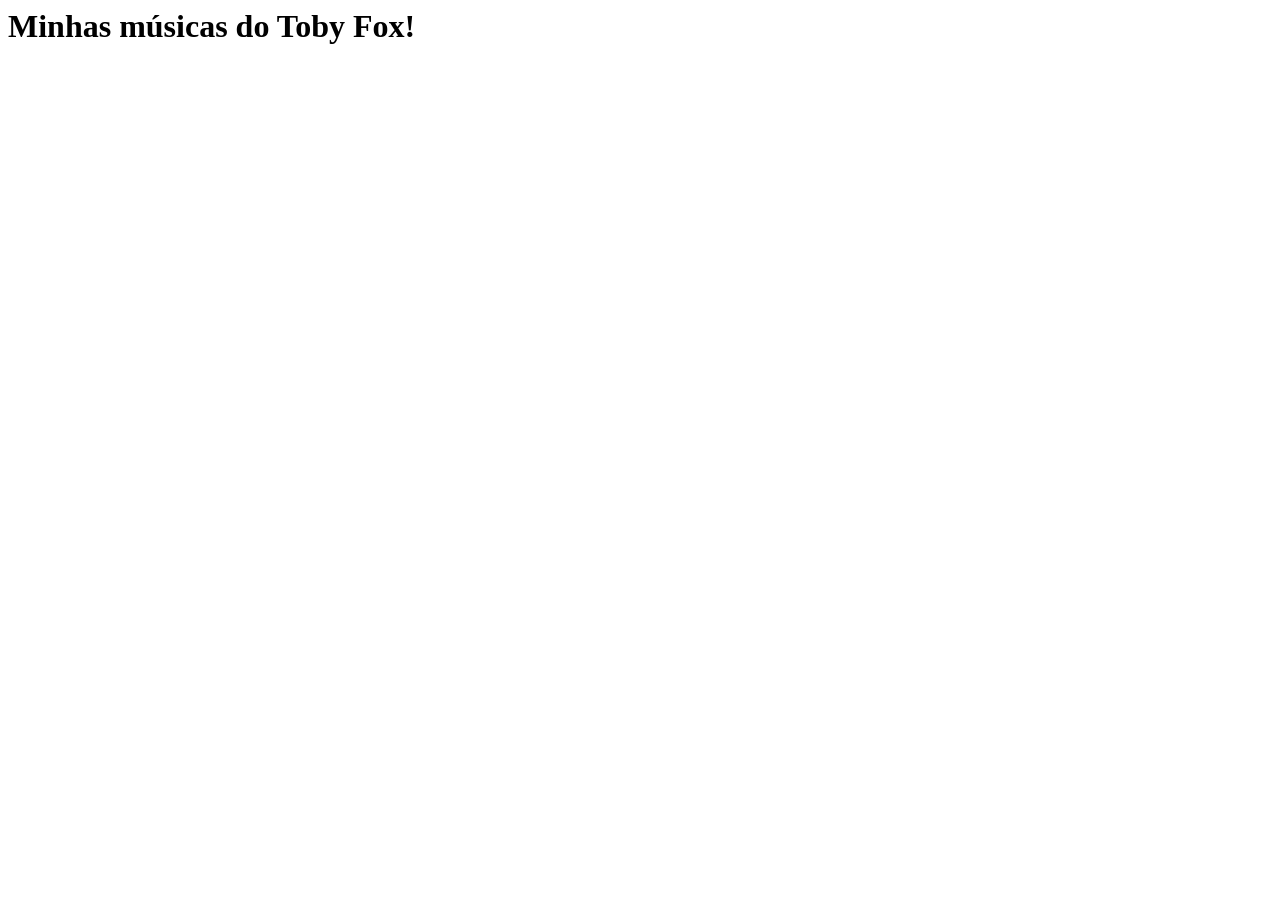
==== MySite.html @ 4d3130f7 "Add files via upload" ====
<html lang="pt-BR">
<head>
  <meta charset="utf-8" />
  <meta name="viewport" content="width=device-width,initial-scale=1" />
  <title>Top Soundtracks</title>
  <link rel="stylesheet" href="styleL.css">
</head>
<body>
  <h1>Minhas músicas do Toby Fox!</h1>
  
  <section class="grid">
    
    <!-- BASE -->
    <article class="card">
      <div class="video-wrap">
        <!--LINK-->
      </div>
      <div class="meta">
        <div class="title"><!--titulo--></div>
        <div class="badge"><!--badge--></div>
      </div>
      <p class="desc"><!--descrição--></p>
    </article>
    
  </section>
</body>
</html>
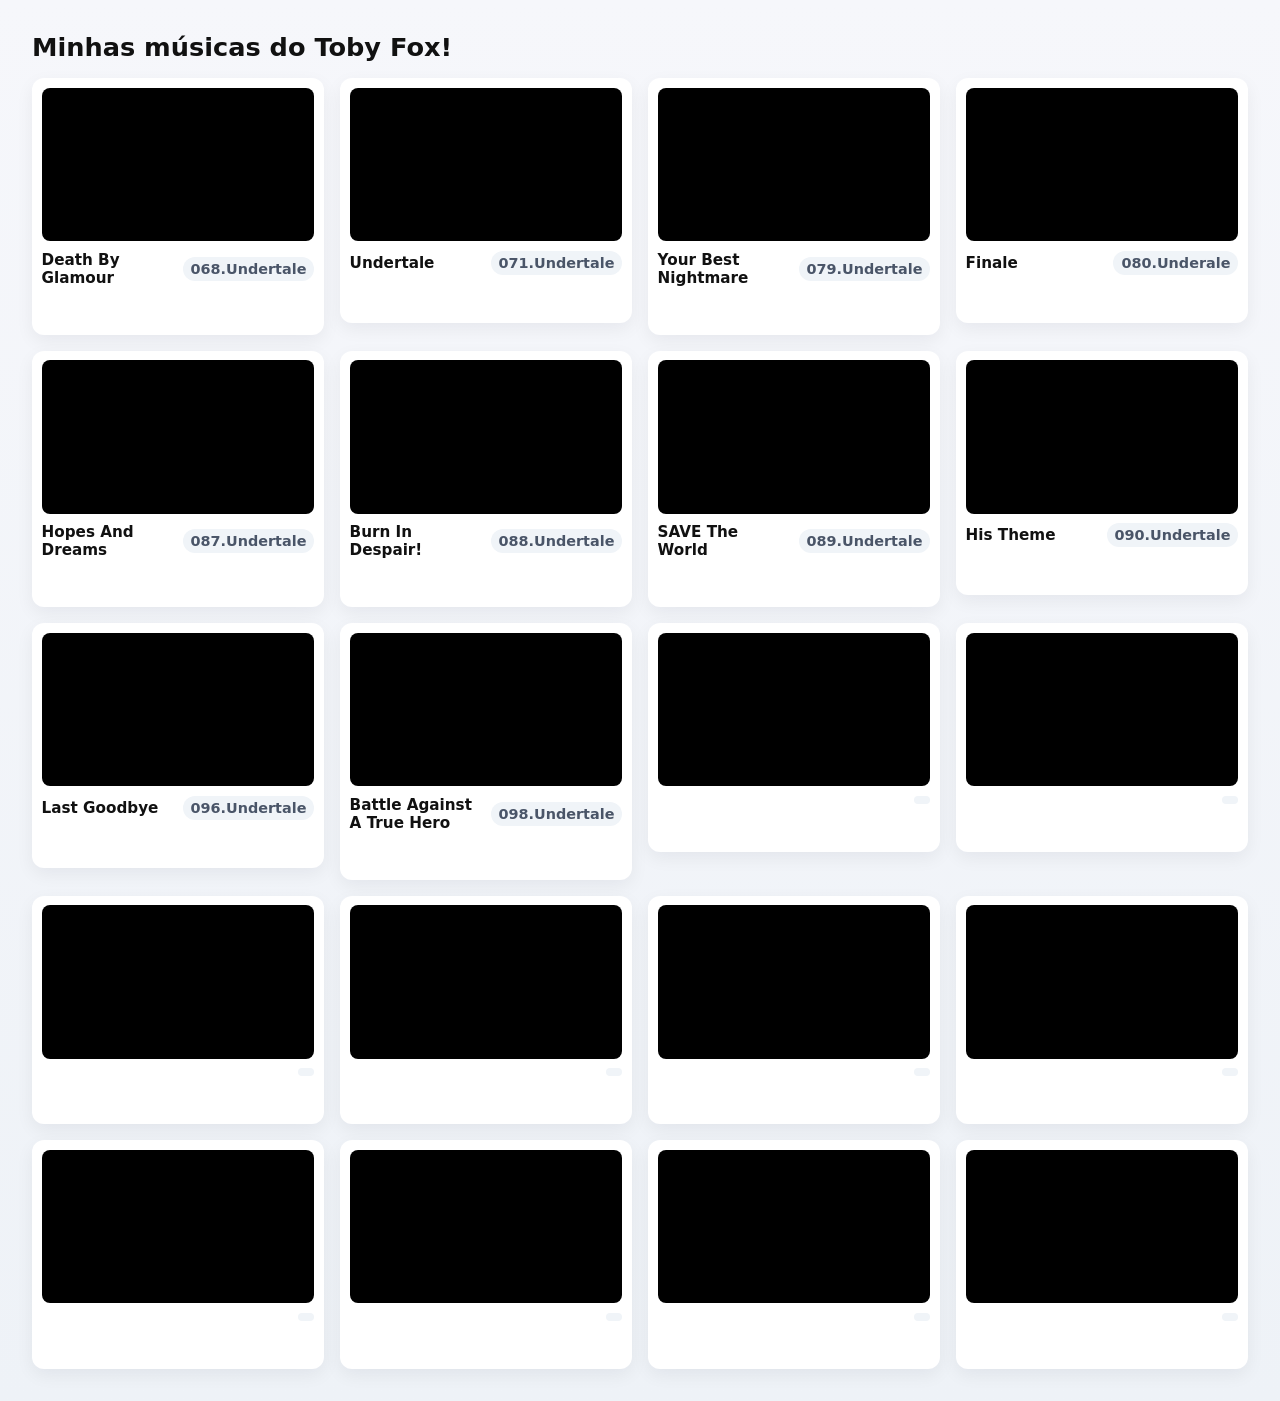
==== commit 9abcac10: "Update MySite.html" ====
--- a/MySite.html
+++ b/MySite.html
@@ -13,15 +13,224 @@
     <!-- BASE -->
     <article class="card">
       <div class="video-wrap">
-        <!--LINK-->
-      </div>
-      <div class="meta">
-        <div class="title"><!--titulo--></div>
-        <div class="badge"><!--badge--></div>
-      </div>
-      <p class="desc"><!--descrição--></p>
-    </article>
+        <iframe width="560" height="315" src="https://www.youtube.com/embed/qeDIZCc6Cyo?si=S1d_3m9h_XfEOSYi" title="YouTube video player" frameborder="0" allow="accelerometer; autoplay; clipboard-write; encrypted-media; gyroscope; picture-in-picture; web-share" referrerpolicy="strict-origin-when-cross-origin" allowfullscreen></iframe>
+      </div>
+      <div class="meta">
+        <div class="title">Death By Glamour</div>
+        <div class="badge">068.Undertale</div>
+      </div>
+      <p class="desc"><!--descrição--></p>
+    </article>
+
+    <article class="card">
+      <div class="video-wrap">
+        <!--LINK-->
+      </div>
+      <div class="meta">
+        <div class="title">Undertale</div>
+        <div class="badge">071.Undertale</div>
+      </div>
+      <p class="desc"><!--descrição--></p>
+    </article>
+
+    <article class="card">
+      <div class="video-wrap">
+        <!--LINK-->
+      </div>
+      <div class="meta">
+        <div class="title">Your Best Nightmare</div>
+        <div class="badge">079.Undertale</div>
+      </div>
+      <p class="desc"><!--descrição--></p>
+    </article>
+
+    <article class="card">
+      <div class="video-wrap">
+        <!--LINK-->
+      </div>
+      <div class="meta">
+        <div class="title">Finale</div>
+        <div class="badge">080.Underale</div>
+      </div>
+      <p class="desc"><!--descrição--></p>
+    </article>
+
+    <article class="card">
+      <div class="video-wrap">
+        <!--LINK-->
+      </div>
+      <div class="meta">
+        <div class="title">Hopes And Dreams</div>
+        <div class="badge">087.Undertale</div>
+      </div>
+      <p class="desc"><!--descrição--></p>
+    </article>
+        
+    <article class="card">
+      <div class="video-wrap">
+        <!--LINK-->
+      </div>
+      <div class="meta">
+        <div class="title">Burn In Despair!</div>
+        <div class="badge">088.Undertale</div>
+      </div>
+      <p class="desc"><!--descrição--></p>
+    </article>   
+        
+    <article class="card">
+      <div class="video-wrap">
+        <!--LINK-->
+      </div>
+      <div class="meta">
+        <div class="title">SAVE The World</div>
+        <div class="badge">089.Undertale</div>
+      </div>
+      <p class="desc"><!--descrição--></p>
+    </article>   
+        
+    <article class="card">
+      <div class="video-wrap">
+        <!--LINK-->
+      </div>
+      <div class="meta">
+        <div class="title">His Theme</div>
+        <div class="badge">090.Undertale</div>
+      </div>
+      <p class="desc"><!--descrição--></p>
+    </article>   
+        
+    <article class="card">
+      <div class="video-wrap">
+        <!--LINK-->
+      </div>
+      <div class="meta">
+        <div class="title">Last Goodbye</div>
+        <div class="badge">096.Undertale</div>
+      </div>
+      <p class="desc"><!--descrição--></p>
+    </article>   
+        
+    <article class="card">
+      <div class="video-wrap">
+        <!--LINK-->
+      </div>
+      <div class="meta">
+        <div class="title">Battle Against A True Hero</div>
+        <div class="badge">098.Undertale</div>
+      </div>
+      <p class="desc"><!--descrição--></p>
+    </article>   
+        
+    <article class="card">
+      <div class="video-wrap">
+        <!--LINK-->
+      </div>
+      <div class="meta">
+        <div class="title"><!--titulo--></div>
+        <div class="badge"><!--badge--></div>
+      </div>
+      <p class="desc"><!--descrição--></p>
+    </article>   
+        
+    <article class="card">
+      <div class="video-wrap">
+        <!--LINK-->
+      </div>
+      <div class="meta">
+        <div class="title"><!--titulo--></div>
+        <div class="badge"><!--badge--></div>
+      </div>
+      <p class="desc"><!--descrição--></p>
+    </article>   
+        
+    <article class="card">
+      <div class="video-wrap">
+        <!--LINK-->
+      </div>
+      <div class="meta">
+        <div class="title"><!--titulo--></div>
+        <div class="badge"><!--badge--></div>
+      </div>
+      <p class="desc"><!--descrição--></p>
+    </article>   
+        
+    <article class="card">
+      <div class="video-wrap">
+        <!--LINK-->
+      </div>
+      <div class="meta">
+        <div class="title"><!--titulo--></div>
+        <div class="badge"><!--badge--></div>
+      </div>
+      <p class="desc"><!--descrição--></p>
+    </article>   
+        
+    <article class="card">
+      <div class="video-wrap">
+        <!--LINK-->
+      </div>
+      <div class="meta">
+        <div class="title"><!--titulo--></div>
+        <div class="badge"><!--badge--></div>
+      </div>
+      <p class="desc"><!--descrição--></p>
+    </article>   
+        
+    <article class="card">
+      <div class="video-wrap">
+        <!--LINK-->
+      </div>
+      <div class="meta">
+        <div class="title"><!--titulo--></div>
+        <div class="badge"><!--badge--></div>
+      </div>
+      <p class="desc"><!--descrição--></p>
+    </article>   
+        
+    <article class="card">
+      <div class="video-wrap">
+        <!--LINK-->
+      </div>
+      <div class="meta">
+        <div class="title"><!--titulo--></div>
+        <div class="badge"><!--badge--></div>
+      </div>
+      <p class="desc"><!--descrição--></p>
+    </article>   
+        
+    <article class="card">
+      <div class="video-wrap">
+        <!--LINK-->
+      </div>
+      <div class="meta">
+        <div class="title"><!--titulo--></div>
+        <div class="badge"><!--badge--></div>
+      </div>
+      <p class="desc"><!--descrição--></p>
+    </article>   
+        
+    <article class="card">
+      <div class="video-wrap">
+        <!--LINK-->
+      </div>
+      <div class="meta">
+        <div class="title"><!--titulo--></div>
+        <div class="badge"><!--badge--></div>
+      </div>
+      <p class="desc"><!--descrição--></p>
+    </article>   
+        
+    <article class="card">
+      <div class="video-wrap">
+        <!--LINK-->
+      </div>
+      <div class="meta">
+        <div class="title"><!--titulo--></div>
+        <div class="badge"><!--badge--></div>
+      </div>
+      <p class="desc"><!--descrição--></p>
+    </article>   
     
   </section>
 </body>
-</html>+</html> 
--- a/styleL.css
+++ b/styleL.css
@@ -0,0 +1,77 @@
+:root{
+  --gap: 1rem;
+  --card-bg: #ffffff;
+  --radius: 12px;
+}
+body{
+  font-family: system-ui, -apple-system, sans-serif;
+  background: linear-gradient(180deg,#f6f7fb,#eef2f7);
+  margin: 0;
+  padding: 2rem;
+  color: #111;
+}
+
+h1{ margin: 0 0 1rem 0; font-size: 1.6rem; }
+
+.grid{
+  display: grid;
+  grid-template-columns: repeat(auto-fit, minmax(260px, 1fr));
+  gap: var(--gap);
+  align-items: start;
+}
+
+.card{
+  background: var(--card-bg);
+  border-radius: var(--radius);
+  padding: 0.6rem;
+  box-shadow: 0 6px 18px rgba(15,20,30,0.06);
+  transition: transform .18s ease;
+  display: flex;
+  flex-direction: column;
+  gap: .6rem;
+}
+.card:hover{
+  transform: translateY(-6px);
+  box-shadow: 0 12px 30px rgba(15,20,30,0.12);
+}
+
+.video-wrap{
+  position: relative;
+  width: 100%;
+  padding-top: 56.25%; /* Mantém proporção 16:9 */
+  border-radius: calc(var(--radius) - 4px);
+  overflow: hidden;
+  background: #000;
+}
+/* O CSS abaixo garante que o iframe colado ocupe todo o espaço */
+.video-wrap iframe{
+  position: absolute;
+  inset: 0;
+  width: 100%;
+  height: 100%;
+  border: 0;
+}
+
+.meta{
+  display:flex;
+  justify-content: space-between;
+  align-items: center;
+  gap: .5rem;
+  font-size: .95rem;
+}
+.title{ font-weight: 600; }
+
+.desc{
+  font-size: .9rem;
+  color: #444;
+  line-height: 1.3;
+}
+
+.badge{
+  background: #f0f4f8;
+  padding: .25rem .5rem;
+  border-radius: 999px;
+  font-size: 0.9rem;
+  font-weight: 600;
+  color: #4a5568;
+}
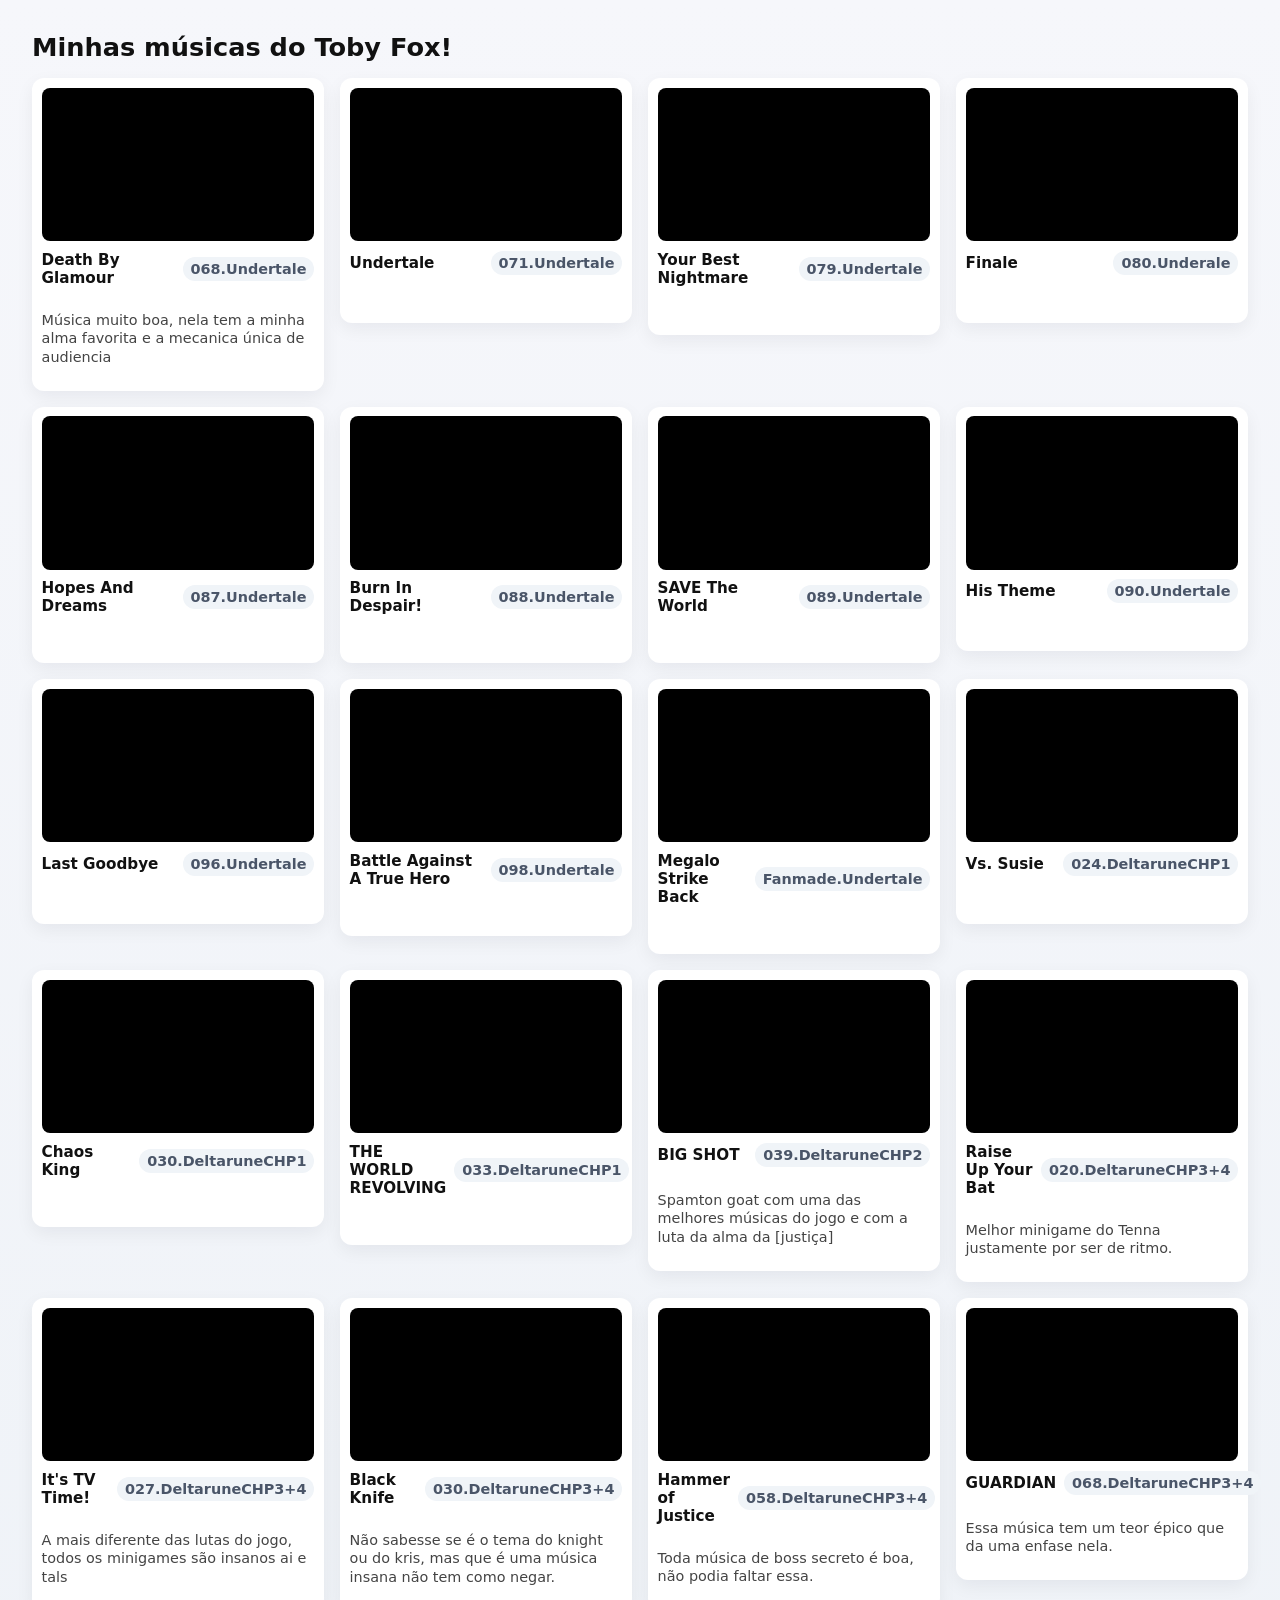
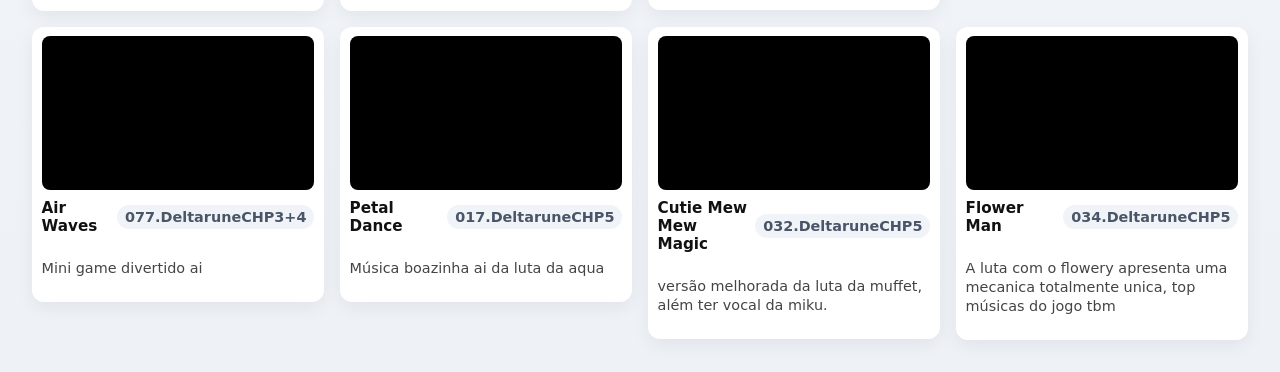
==== commit 82369ca5: "Update MySite.html" ====
--- a/MySite.html
+++ b/MySite.html
@@ -19,7 +19,7 @@
         <div class="title">Death By Glamour</div>
         <div class="badge">068.Undertale</div>
       </div>
-      <p class="desc"><!--descrição--></p>
+      <p class="desc">Música muito boa, nela tem a minha alma favorita e a mecanica única de audiencia</p>
     </article>
 
     <article class="card">
@@ -126,111 +126,154 @@
         <!--LINK-->
       </div>
       <div class="meta">
-        <div class="title"><!--titulo--></div>
-        <div class="badge"><!--badge--></div>
-      </div>
-      <p class="desc"><!--descrição--></p>
-    </article>   
-        
-    <article class="card">
-      <div class="video-wrap">
-        <!--LINK-->
-      </div>
-      <div class="meta">
-        <div class="title"><!--titulo--></div>
-        <div class="badge"><!--badge--></div>
-      </div>
-      <p class="desc"><!--descrição--></p>
-    </article>   
-        
-    <article class="card">
-      <div class="video-wrap">
-        <!--LINK-->
-      </div>
-      <div class="meta">
-        <div class="title"><!--titulo--></div>
-        <div class="badge"><!--badge--></div>
-      </div>
-      <p class="desc"><!--descrição--></p>
-    </article>   
-        
-    <article class="card">
-      <div class="video-wrap">
-        <!--LINK-->
-      </div>
-      <div class="meta">
-        <div class="title"><!--titulo--></div>
-        <div class="badge"><!--badge--></div>
-      </div>
-      <p class="desc"><!--descrição--></p>
-    </article>   
-        
-    <article class="card">
-      <div class="video-wrap">
-        <!--LINK-->
-      </div>
-      <div class="meta">
-        <div class="title"><!--titulo--></div>
-        <div class="badge"><!--badge--></div>
-      </div>
-      <p class="desc"><!--descrição--></p>
-    </article>   
-        
-    <article class="card">
-      <div class="video-wrap">
-        <!--LINK-->
-      </div>
-      <div class="meta">
-        <div class="title"><!--titulo--></div>
-        <div class="badge"><!--badge--></div>
-      </div>
-      <p class="desc"><!--descrição--></p>
-    </article>   
-        
-    <article class="card">
-      <div class="video-wrap">
-        <!--LINK-->
-      </div>
-      <div class="meta">
-        <div class="title"><!--titulo--></div>
-        <div class="badge"><!--badge--></div>
-      </div>
-      <p class="desc"><!--descrição--></p>
-    </article>   
-        
-    <article class="card">
-      <div class="video-wrap">
-        <!--LINK-->
-      </div>
-      <div class="meta">
-        <div class="title"><!--titulo--></div>
-        <div class="badge"><!--badge--></div>
-      </div>
-      <p class="desc"><!--descrição--></p>
-    </article>   
-        
-    <article class="card">
-      <div class="video-wrap">
-        <!--LINK-->
-      </div>
-      <div class="meta">
-        <div class="title"><!--titulo--></div>
-        <div class="badge"><!--badge--></div>
-      </div>
-      <p class="desc"><!--descrição--></p>
-    </article>   
-        
-    <article class="card">
-      <div class="video-wrap">
-        <!--LINK-->
-      </div>
-      <div class="meta">
-        <div class="title"><!--titulo--></div>
-        <div class="badge"><!--badge--></div>
-      </div>
-      <p class="desc"><!--descrição--></p>
-    </article>   
-    
+        <div class="title">Megalo Strike Back</div>
+        <div class="badge">Fanmade.Undertale</div>
+      </div>
+      <p class="desc"><!--descrição--></p>
+    </article>   
+        
+    <article class="card">
+      <div class="video-wrap">
+        <!--LINK-->
+      </div>
+      <div class="meta">
+        <div class="title">Vs. Susie</div>
+        <div class="badge">024.DeltaruneCHP1</div>
+      </div>
+      <p class="desc"><!--descrição--></p>
+    </article>   
+        
+    <article class="card">
+      <div class="video-wrap">
+        <!--LINK-->
+      </div>
+      <div class="meta">
+        <div class="title">Chaos King</div>
+        <div class="badge">030.DeltaruneCHP1</div>
+      </div>
+      <p class="desc"><!--descrição--></p>
+    </article>   
+        
+    <article class="card">
+      <div class="video-wrap">
+        <!--LINK-->
+      </div>
+      <div class="meta">
+        <div class="title">THE WORLD REVOLVING</div>
+        <div class="badge">033.DeltaruneCHP1</div>
+      </div>
+      <p class="desc"><!--descrição--></p>
+    </article>   
+        
+    <article class="card">
+      <div class="video-wrap">
+      <iframe width="560" height="315" src="https://www.youtube.com/embed/V31PVkwzpEY?si=nlgIi80Ay60uWdWl" title="YouTube video player" frameborder="0" allow="accelerometer; autoplay; clipboard-write; encrypted-media; gyroscope; picture-in-picture; web-share" referrerpolicy="strict-origin-when-cross-origin" allowfullscreen></iframe>
+      </div>
+      <div class="meta">
+        <div class="title">BIG SHOT</div>
+        <div class="badge">039.DeltaruneCHP2</div>
+      </div>
+      <p class="desc">Spamton goat com uma das melhores músicas do jogo e com a luta da alma da [justiça]</p>
+    </article>   
+        
+    <article class="card">
+      <div class="video-wrap">
+      <iframe width="560" height="315" src="https://www.youtube.com/embed/85WD93lz5GU?si=-O_tvqe-fB3jq9Tg" title="YouTube video player" frameborder="0" allow="accelerometer; autoplay; clipboard-write; encrypted-media; gyroscope; picture-in-picture; web-share" referrerpolicy="strict-origin-when-cross-origin" allowfullscreen></iframe>
+      </div>
+      <div class="meta">
+        <div class="title">Raise Up Your Bat</div>
+        <div class="badge">020.DeltaruneCHP3+4</div>
+      </div>
+      <p class="desc">Melhor minigame do Tenna justamente por ser de ritmo.</p>
+    </article>   
+        
+    <article class="card">
+      <div class="video-wrap">
+      <iframe width="560" height="315" src="https://www.youtube.com/embed/F2PJbTuZlTU?si=0vVOQ6bTsNIWUJI9" title="YouTube video player" frameborder="0" allow="accelerometer; autoplay; clipboard-write; encrypted-media; gyroscope; picture-in-picture; web-share" referrerpolicy="strict-origin-when-cross-origin" allowfullscreen></iframe>
+      </div>
+      <div class="meta">
+        <div class="title">It's TV Time!</div>
+        <div class="badge">027.DeltaruneCHP3+4</div>
+      </div>
+      <p class="desc">A mais diferente das lutas do jogo, todos os minigames são insanos ai e tals</p>
+    </article>   
+        
+    <article class="card">
+      <div class="video-wrap">
+      <iframe width="560" height="315" src="https://www.youtube.com/embed/B8Us0DZgexw?si=L9Sck_0350Vk3V49" title="YouTube video player" frameborder="0" allow="accelerometer; autoplay; clipboard-write; encrypted-media; gyroscope; picture-in-picture; web-share" referrerpolicy="strict-origin-when-cross-origin" allowfullscreen></iframe>
+      </div>
+      <div class="meta">
+        <div class="title">Black Knife</div>
+        <div class="badge">030.DeltaruneCHP3+4</div>
+      </div>
+      <p class="desc">Não sabesse se é o tema do knight ou do kris, mas que é uma música insana não tem como negar.</p>
+    </article>   
+        
+    <article class="card">
+      <div class="video-wrap">
+      <iframe width="560" height="315" src="https://www.youtube.com/embed/tBdLO8u-0L8?si=Rxhg06M6rL1RhTvV" title="YouTube video player" frameborder="0" allow="accelerometer; autoplay; clipboard-write; encrypted-media; gyroscope; picture-in-picture; web-share" referrerpolicy="strict-origin-when-cross-origin" allowfullscreen></iframe>
+      </div>
+      <div class="meta">
+        <div class="title">Hammer of Justice</div>
+        <div class="badge">058.DeltaruneCHP3+4</div>
+      </div>
+      <p class="desc">Toda música de boss secreto é boa, não podia faltar essa.</p>
+    </article>   
+
+    <article class="card">
+      <div class="video-wrap">
+      <iframe width="560" height="315" src="https://www.youtube.com/embed/nP9mB1sVJz4?si=t95T9HQp9a4eddZr" title="YouTube video player" frameborder="0" allow="accelerometer; autoplay; clipboard-write; encrypted-media; gyroscope; picture-in-picture; web-share" referrerpolicy="strict-origin-when-cross-origin" allowfullscreen></iframe>
+      </div>
+      <div class="meta">
+        <div class="title">GUARDIAN</div>
+        <div class="badge">068.DeltaruneCHP3+4</div>
+      </div>
+      <p class="desc">Essa música tem um teor épico que da uma enfase nela.</p>
+    </article>   
+            
+    <article class="card">
+      <div class="video-wrap">
+      <iframe width="560" height="315" src="https://www.youtube.com/embed/jsXXKQ_nl30?si=_TLsZfd-Ah2dMOlx" title="YouTube video player" frameborder="0" allow="accelerometer; autoplay; clipboard-write; encrypted-media; gyroscope; picture-in-picture; web-share" referrerpolicy="strict-origin-when-cross-origin" allowfullscreen></iframe>
+      </div>
+      <div class="meta">
+        <div class="title">Air Waves</div>
+        <div class="badge">077.DeltaruneCHP3+4</div>
+      </div>
+      <p class="desc">Mini game divertido ai </p>
+    </article>   
+            
+    <article class="card">
+      <div class="video-wrap">
+      <iframe width="560" height="315" src="https://www.youtube.com/embed/RsAu3BDaAp8?si=nV9dbiMEOc0zBrPd" title="YouTube video player" frameborder="0" allow="accelerometer; autoplay; clipboard-write; encrypted-media; gyroscope; picture-in-picture; web-share" referrerpolicy="strict-origin-when-cross-origin" allowfullscreen></iframe>
+      </div>
+      <div class="meta">
+        <div class="title">Petal Dance</div>
+        <div class="badge">017.DeltaruneCHP5</div>
+      </div>
+      <p class="desc">Música boazinha ai da luta da aqua</p>
+    </article>   
+            
+    <article class="card">
+      <div class="video-wrap">
+        <iframe width="560" height="315" src="https://www.youtube.com/embed/tlFnfEWZCtQ?si=hP2C4Tm5XlfWzCEX" title="YouTube video player" frameborder="0" allow="accelerometer; autoplay; clipboard-write; encrypted-media; gyroscope; picture-in-picture; web-share" referrerpolicy="strict-origin-when-cross-origin" allowfullscreen></iframe>
+      </div>
+      <div class="meta">
+        <div class="title">Cutie Mew Mew Magic</div>
+        <div class="badge">032.DeltaruneCHP5</div>
+      </div>
+      <p class="desc">versão melhorada da luta da muffet, além ter vocal da miku.</p>
+    </article>   
+            
+    <article class="card">
+      <div class="video-wrap">
+      <iframe width="560" height="315" src="https://www.youtube.com/embed/GWf9_qSrnOM?si=a9IzxCE_jCUXfw10" title="YouTube video player" frameborder="0" allow="accelerometer; autoplay; clipboard-write; encrypted-media; gyroscope; picture-in-picture; web-share" referrerpolicy="strict-origin-when-cross-origin" allowfullscreen></iframe>
+      </div>
+      <div class="meta">
+        <div class="title">Flower Man</div>
+        <div class="badge">034.DeltaruneCHP5</div>
+      </div>
+      <p class="desc">A luta com o flowery apresenta uma mecanica totalmente unica, top músicas do jogo tbm</p>
+    </article>   
   </section>
 </body>
 </html> 
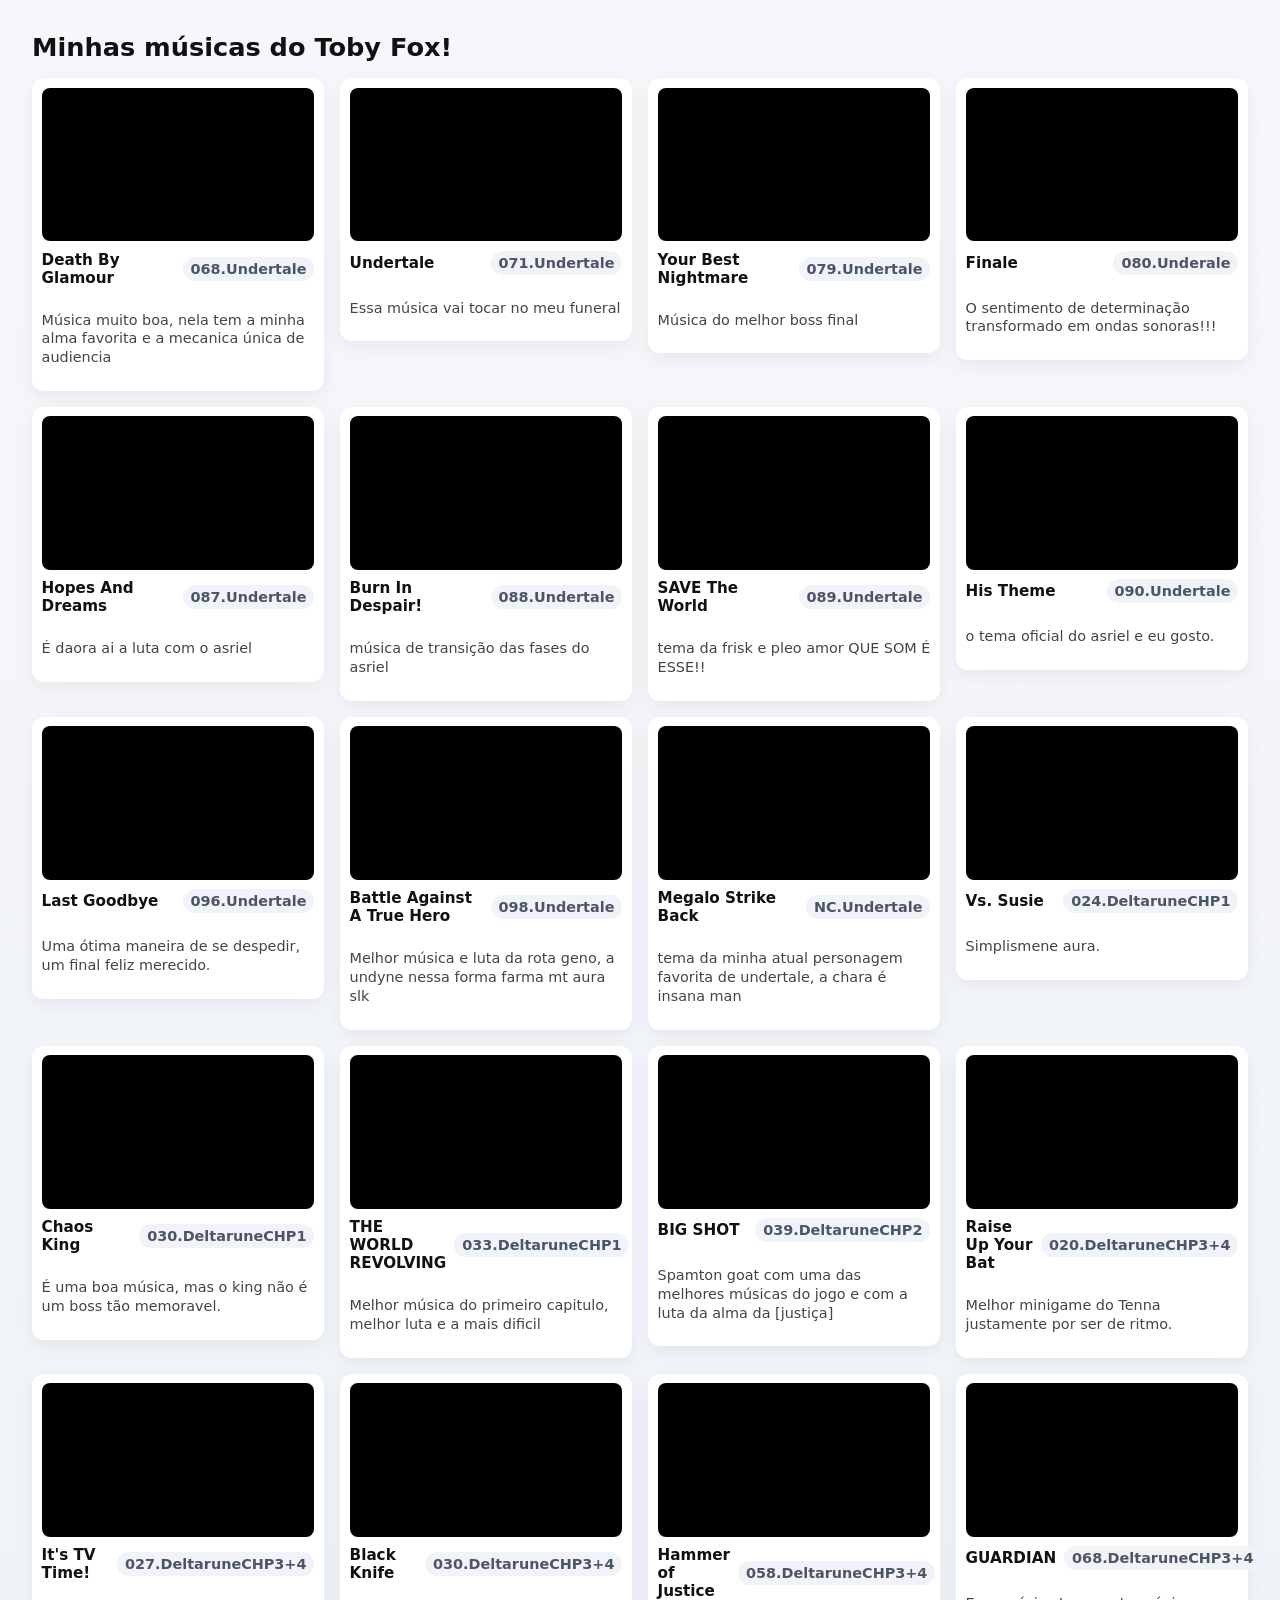
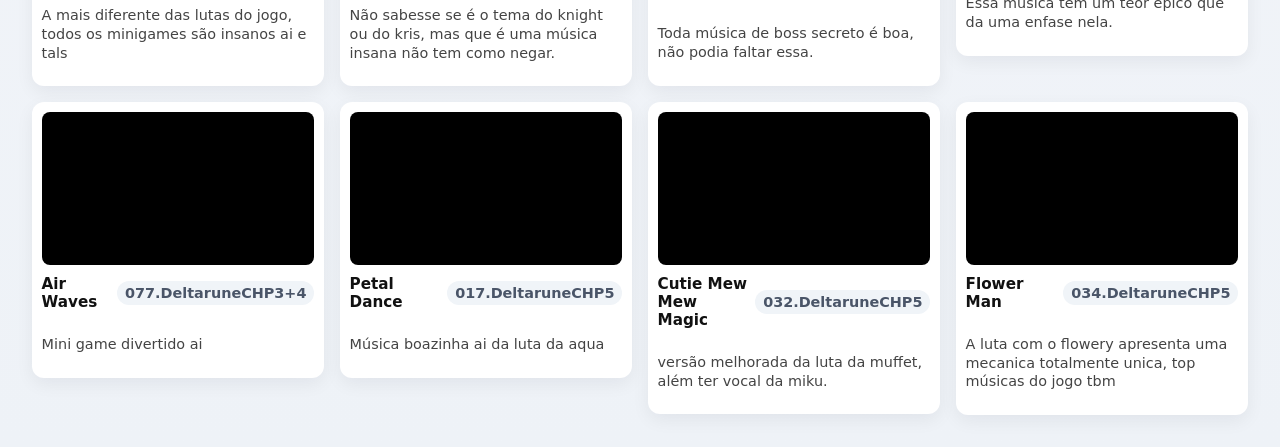
==== commit 6807dedf: "Update MySite.html" ====
--- a/MySite.html
+++ b/MySite.html
@@ -24,145 +24,145 @@
 
     <article class="card">
       <div class="video-wrap">
-        <!--LINK-->
+      <iframe width="560" height="315" src="https://www.youtube.com/embed/xV4pZgTe94E?si=QSBUgoidZY5ONaYG" title="YouTube video player" frameborder="0" allow="accelerometer; autoplay; clipboard-write; encrypted-media; gyroscope; picture-in-picture; web-share" referrerpolicy="strict-origin-when-cross-origin" allowfullscreen></iframe>
       </div>
       <div class="meta">
         <div class="title">Undertale</div>
         <div class="badge">071.Undertale</div>
       </div>
-      <p class="desc"><!--descrição--></p>
-    </article>
-
-    <article class="card">
-      <div class="video-wrap">
-        <!--LINK-->
+      <p class="desc">Essa música vai tocar no meu funeral</p>
+    </article>
+
+    <article class="card">
+      <div class="video-wrap">
+      <iframe width="560" height="315" src="https://www.youtube.com/embed/DxxLzJDARbo?si=x6PHX6GEnD8aip4y" title="YouTube video player" frameborder="0" allow="accelerometer; autoplay; clipboard-write; encrypted-media; gyroscope; picture-in-picture; web-share" referrerpolicy="strict-origin-when-cross-origin" allowfullscreen></iframe>
       </div>
       <div class="meta">
         <div class="title">Your Best Nightmare</div>
         <div class="badge">079.Undertale</div>
       </div>
-      <p class="desc"><!--descrição--></p>
-    </article>
-
-    <article class="card">
-      <div class="video-wrap">
-        <!--LINK-->
+      <p class="desc">Música do melhor boss final</p>
+    </article>
+
+    <article class="card">
+      <div class="video-wrap">
+      <iframe width="560" height="315" src="https://www.youtube.com/embed/CANW8s9Lt4g?si=6uD16RcDztugTp0E" title="YouTube video player" frameborder="0" allow="accelerometer; autoplay; clipboard-write; encrypted-media; gyroscope; picture-in-picture; web-share" referrerpolicy="strict-origin-when-cross-origin" allowfullscreen></iframe>
       </div>
       <div class="meta">
         <div class="title">Finale</div>
         <div class="badge">080.Underale</div>
       </div>
-      <p class="desc"><!--descrição--></p>
-    </article>
-
-    <article class="card">
-      <div class="video-wrap">
-        <!--LINK-->
+      <p class="desc">O sentimento de determinação transformado em ondas sonoras!!!</p>
+    </article>
+
+    <article class="card">
+      <div class="video-wrap">
+      <iframe width="560" height="315" src="https://www.youtube.com/embed/wbO3p7_Mf30?si=Hk6BQSPoTO0AhDwQ" title="YouTube video player" frameborder="0" allow="accelerometer; autoplay; clipboard-write; encrypted-media; gyroscope; picture-in-picture; web-share" referrerpolicy="strict-origin-when-cross-origin" allowfullscreen></iframe>
       </div>
       <div class="meta">
         <div class="title">Hopes And Dreams</div>
         <div class="badge">087.Undertale</div>
       </div>
-      <p class="desc"><!--descrição--></p>
-    </article>
-        
-    <article class="card">
-      <div class="video-wrap">
-        <!--LINK-->
+      <p class="desc">É daora ai a luta com o asriel</p>
+    </article>
+        
+    <article class="card">
+      <div class="video-wrap">
+      <iframe width="560" height="315" src="https://www.youtube.com/embed/HAnJX4uudqY?si=v6QyrIEUoaE2GsTl" title="YouTube video player" frameborder="0" allow="accelerometer; autoplay; clipboard-write; encrypted-media; gyroscope; picture-in-picture; web-share" referrerpolicy="strict-origin-when-cross-origin" allowfullscreen></iframe>
       </div>
       <div class="meta">
         <div class="title">Burn In Despair!</div>
         <div class="badge">088.Undertale</div>
       </div>
-      <p class="desc"><!--descrição--></p>
-    </article>   
-        
-    <article class="card">
-      <div class="video-wrap">
-        <!--LINK-->
+      <p class="desc">música de transição das fases do asriel</p>
+    </article>   
+        
+    <article class="card">
+      <div class="video-wrap">
+    <iframe width="560" height="315" src="https://www.youtube.com/embed/LAn-JYzKm5M?si=9J6DyfRryrHE-g4W" title="YouTube video player" frameborder="0" allow="accelerometer; autoplay; clipboard-write; encrypted-media; gyroscope; picture-in-picture; web-share" referrerpolicy="strict-origin-when-cross-origin" allowfullscreen></iframe>
       </div>
       <div class="meta">
         <div class="title">SAVE The World</div>
         <div class="badge">089.Undertale</div>
       </div>
-      <p class="desc"><!--descrição--></p>
-    </article>   
-        
-    <article class="card">
-      <div class="video-wrap">
-        <!--LINK-->
+      <p class="desc">tema da frisk e pleo amor QUE SOM É ESSE!!</p>
+    </article>   
+        
+    <article class="card">
+      <div class="video-wrap">
+      <iframe width="560" height="315" src="https://www.youtube.com/embed/pMXxxFeZAPg?si=M_gGAqpKIvz4hgRR" title="YouTube video player" frameborder="0" allow="accelerometer; autoplay; clipboard-write; encrypted-media; gyroscope; picture-in-picture; web-share" referrerpolicy="strict-origin-when-cross-origin" allowfullscreen></iframe>
       </div>
       <div class="meta">
         <div class="title">His Theme</div>
         <div class="badge">090.Undertale</div>
       </div>
-      <p class="desc"><!--descrição--></p>
-    </article>   
-        
-    <article class="card">
-      <div class="video-wrap">
-        <!--LINK-->
+      <p class="desc">o tema oficial do asriel e eu gosto. </p>
+    </article>   
+        
+    <article class="card">
+      <div class="video-wrap">
+      <iframe width="560" height="315" src="https://www.youtube.com/embed/oiaO05_ImsA?si=458jRswGxKUUF2Rb" title="YouTube video player" frameborder="0" allow="accelerometer; autoplay; clipboard-write; encrypted-media; gyroscope; picture-in-picture; web-share" referrerpolicy="strict-origin-when-cross-origin" allowfullscreen></iframe>
       </div>
       <div class="meta">
         <div class="title">Last Goodbye</div>
         <div class="badge">096.Undertale</div>
       </div>
-      <p class="desc"><!--descrição--></p>
-    </article>   
-        
-    <article class="card">
-      <div class="video-wrap">
-        <!--LINK-->
+      <p class="desc">Uma ótima maneira de se despedir, um final feliz merecido.</p>
+    </article>   
+        
+    <article class="card">
+      <div class="video-wrap">
+      <iframe width="560" height="315" src="https://www.youtube.com/embed/xV4pZgTe94E?si=QSBUgoidZY5ONaYG" title="YouTube video player" frameborder="0" allow="accelerometer; autoplay; clipboard-write; encrypted-media; gyroscope; picture-in-picture; web-share" referrerpolicy="strict-origin-when-cross-origin" allowfullscreen></iframe>
       </div>
       <div class="meta">
         <div class="title">Battle Against A True Hero</div>
         <div class="badge">098.Undertale</div>
       </div>
-      <p class="desc"><!--descrição--></p>
-    </article>   
-        
-    <article class="card">
-      <div class="video-wrap">
-        <!--LINK-->
+      <p class="desc">Melhor música e luta da rota geno, a undyne nessa forma farma mt aura slk </p>
+    </article>   
+        
+    <article class="card">
+      <div class="video-wrap">
+      <iframe width="560" height="315" src="https://www.youtube.com/embed/ZpJudi7_iiw?si=4hetO31fLmwttG75" title="YouTube video player" frameborder="0" allow="accelerometer; autoplay; clipboard-write; encrypted-media; gyroscope; picture-in-picture; web-share" referrerpolicy="strict-origin-when-cross-origin" allowfullscreen></iframe>
       </div>
       <div class="meta">
         <div class="title">Megalo Strike Back</div>
-        <div class="badge">Fanmade.Undertale</div>
-      </div>
-      <p class="desc"><!--descrição--></p>
-    </article>   
-        
-    <article class="card">
-      <div class="video-wrap">
-        <!--LINK-->
+        <div class="badge">NC.Undertale</div>
+      </div>
+      <p class="desc">tema da minha atual personagem favorita de undertale, a chara é insana man</p>
+    </article>   
+        
+    <article class="card">
+      <div class="video-wrap">
+      <iframe width="560" height="315" src="https://www.youtube.com/embed/uWJJ8nywk-M?si=x2CuM0A2a9CR8Qw4" title="YouTube video player" frameborder="0" allow="accelerometer; autoplay; clipboard-write; encrypted-media; gyroscope; picture-in-picture; web-share" referrerpolicy="strict-origin-when-cross-origin" allowfullscreen></iframe>
       </div>
       <div class="meta">
         <div class="title">Vs. Susie</div>
         <div class="badge">024.DeltaruneCHP1</div>
       </div>
-      <p class="desc"><!--descrição--></p>
-    </article>   
-        
-    <article class="card">
-      <div class="video-wrap">
-        <!--LINK-->
+      <p class="desc">Simplismene aura. </p>
+    </article>   
+        
+    <article class="card">
+      <div class="video-wrap">
+      <iframe width="560" height="315" src="https://www.youtube.com/embed/u5wyfl-OfFQ?si=Fo8MlWQXtsVQ97G0" title="YouTube video player" frameborder="0" allow="accelerometer; autoplay; clipboard-write; encrypted-media; gyroscope; picture-in-picture; web-share" referrerpolicy="strict-origin-when-cross-origin" allowfullscreen></iframe>
       </div>
       <div class="meta">
         <div class="title">Chaos King</div>
         <div class="badge">030.DeltaruneCHP1</div>
       </div>
-      <p class="desc"><!--descrição--></p>
-    </article>   
-        
-    <article class="card">
-      <div class="video-wrap">
-        <!--LINK-->
+      <p class="desc">É uma boa música, mas o king não é um boss tão memoravel.</p>
+    </article>   
+        
+    <article class="card">
+      <div class="video-wrap">
+      <iframe width="560" height="315" src="https://www.youtube.com/embed/cfxTZ0aw6iY?si=RUamugol4Pbql0Ss" title="YouTube video player" frameborder="0" allow="accelerometer; autoplay; clipboard-write; encrypted-media; gyroscope; picture-in-picture; web-share" referrerpolicy="strict-origin-when-cross-origin" allowfullscreen></iframe>
       </div>
       <div class="meta">
         <div class="title">THE WORLD REVOLVING</div>
         <div class="badge">033.DeltaruneCHP1</div>
       </div>
-      <p class="desc"><!--descrição--></p>
+      <p class="desc">Melhor música do primeiro capitulo, melhor luta e a mais dificil</p>
     </article>   
         
     <article class="card">
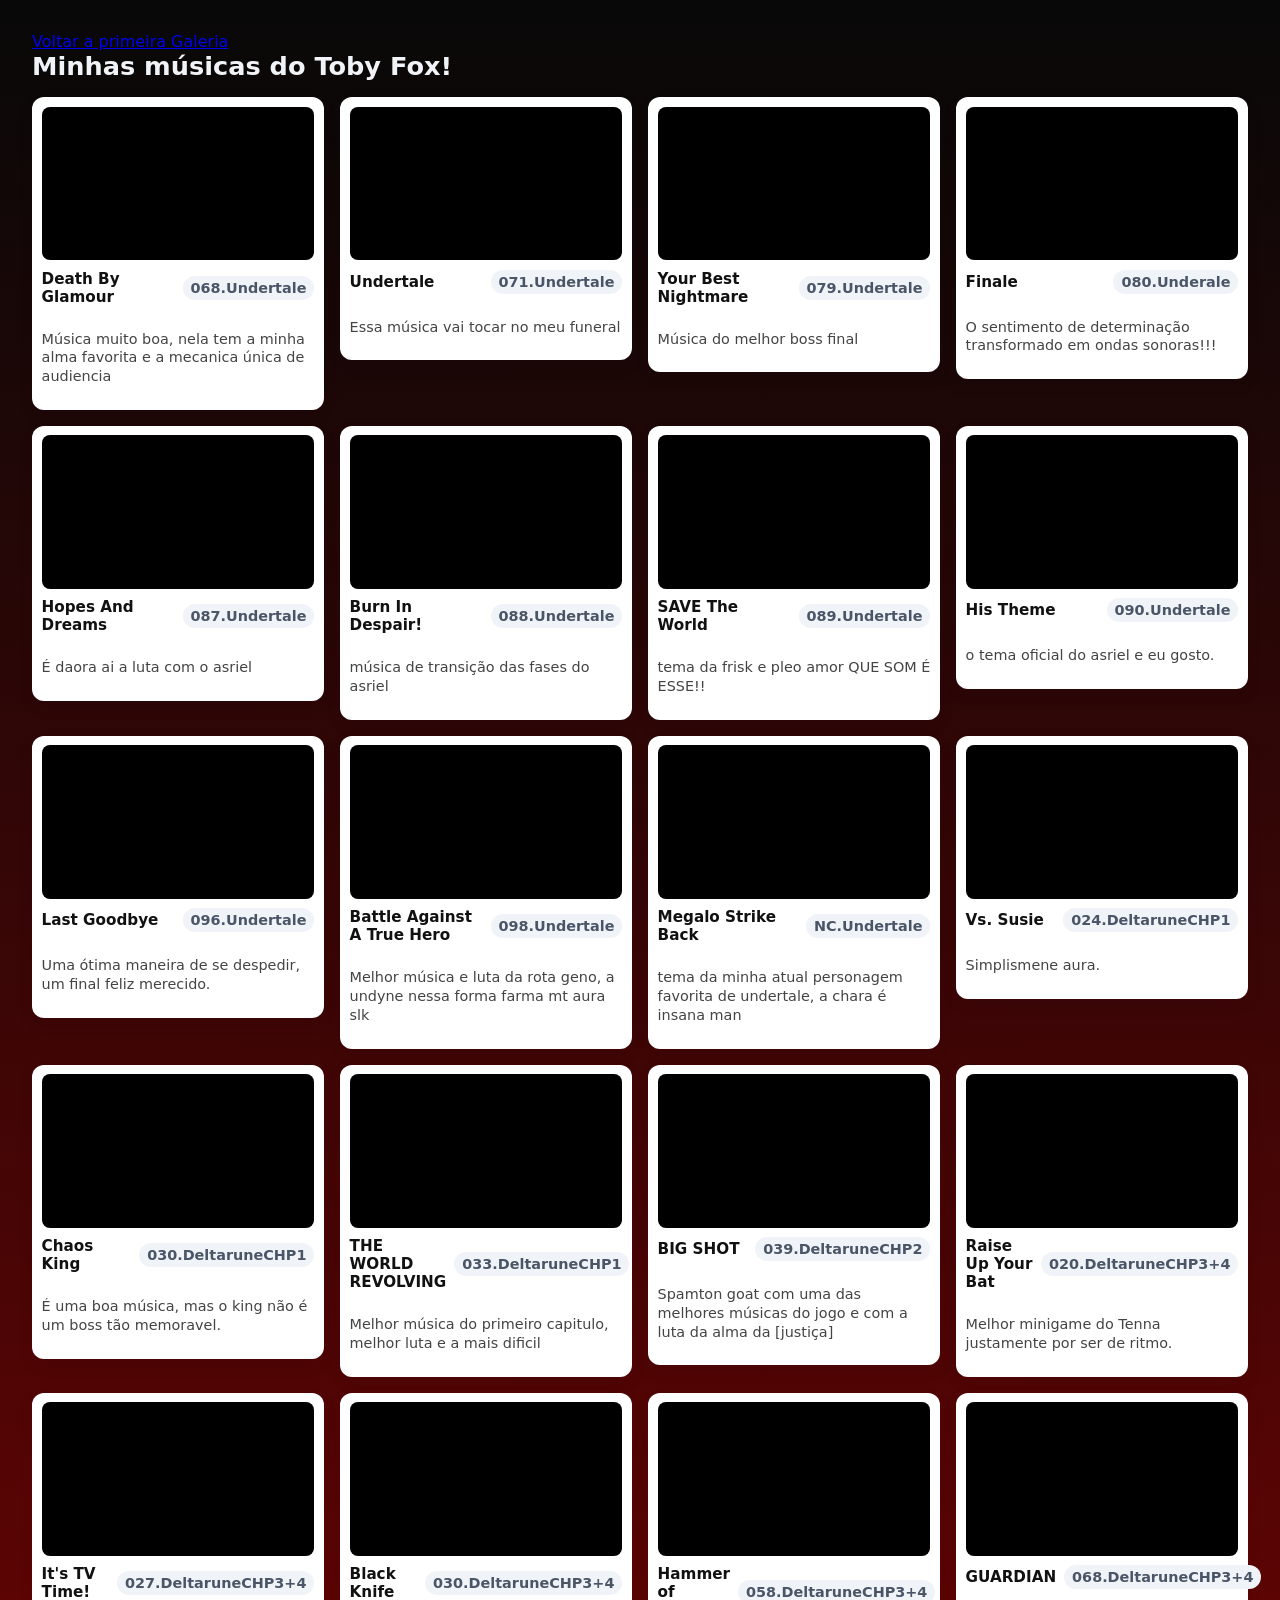
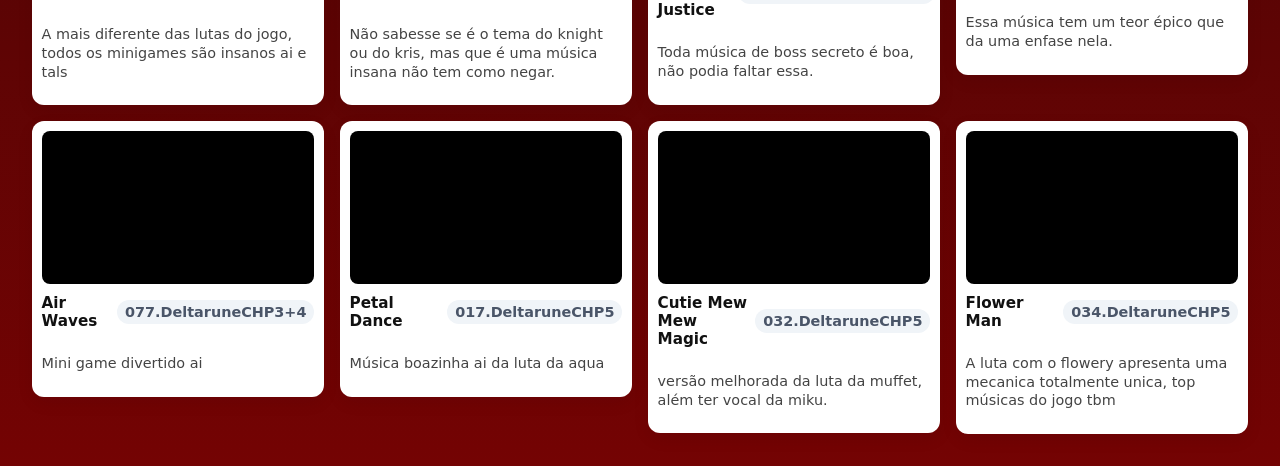
==== commit 30b95fc7: "Update fmt.Println message from 'Hello' to 'Goodbye'" ====
--- a/MySite.html
+++ b/MySite.html
@@ -4,6 +4,7 @@
   <meta name="viewport" content="width=device-width,initial-scale=1" />
   <title>Top Soundtracks</title>
   <link rel="stylesheet" href="styleL.css">
+  <a href="index.html">Voltar a primeira Galeria</a>
 </head>
 <body>
   <h1>Minhas músicas do Toby Fox!</h1>
--- a/styleL.css
+++ b/styleL.css
@@ -5,13 +5,16 @@
 }
 body{
   font-family: system-ui, -apple-system, sans-serif;
-  background: linear-gradient(180deg,#f6f7fb,#eef2f7);
+  background: linear-gradient(180deg,#080808,#740303);
   margin: 0;
   padding: 2rem;
   color: #111;
 }
 
-h1{ margin: 0 0 1rem 0; font-size: 1.6rem; }
+h1{
+  color: #f0f4f8;
+  margin: 0 0 1rem 0; font-size: 1.6rem; 
+}
 
 .grid{
   display: grid;
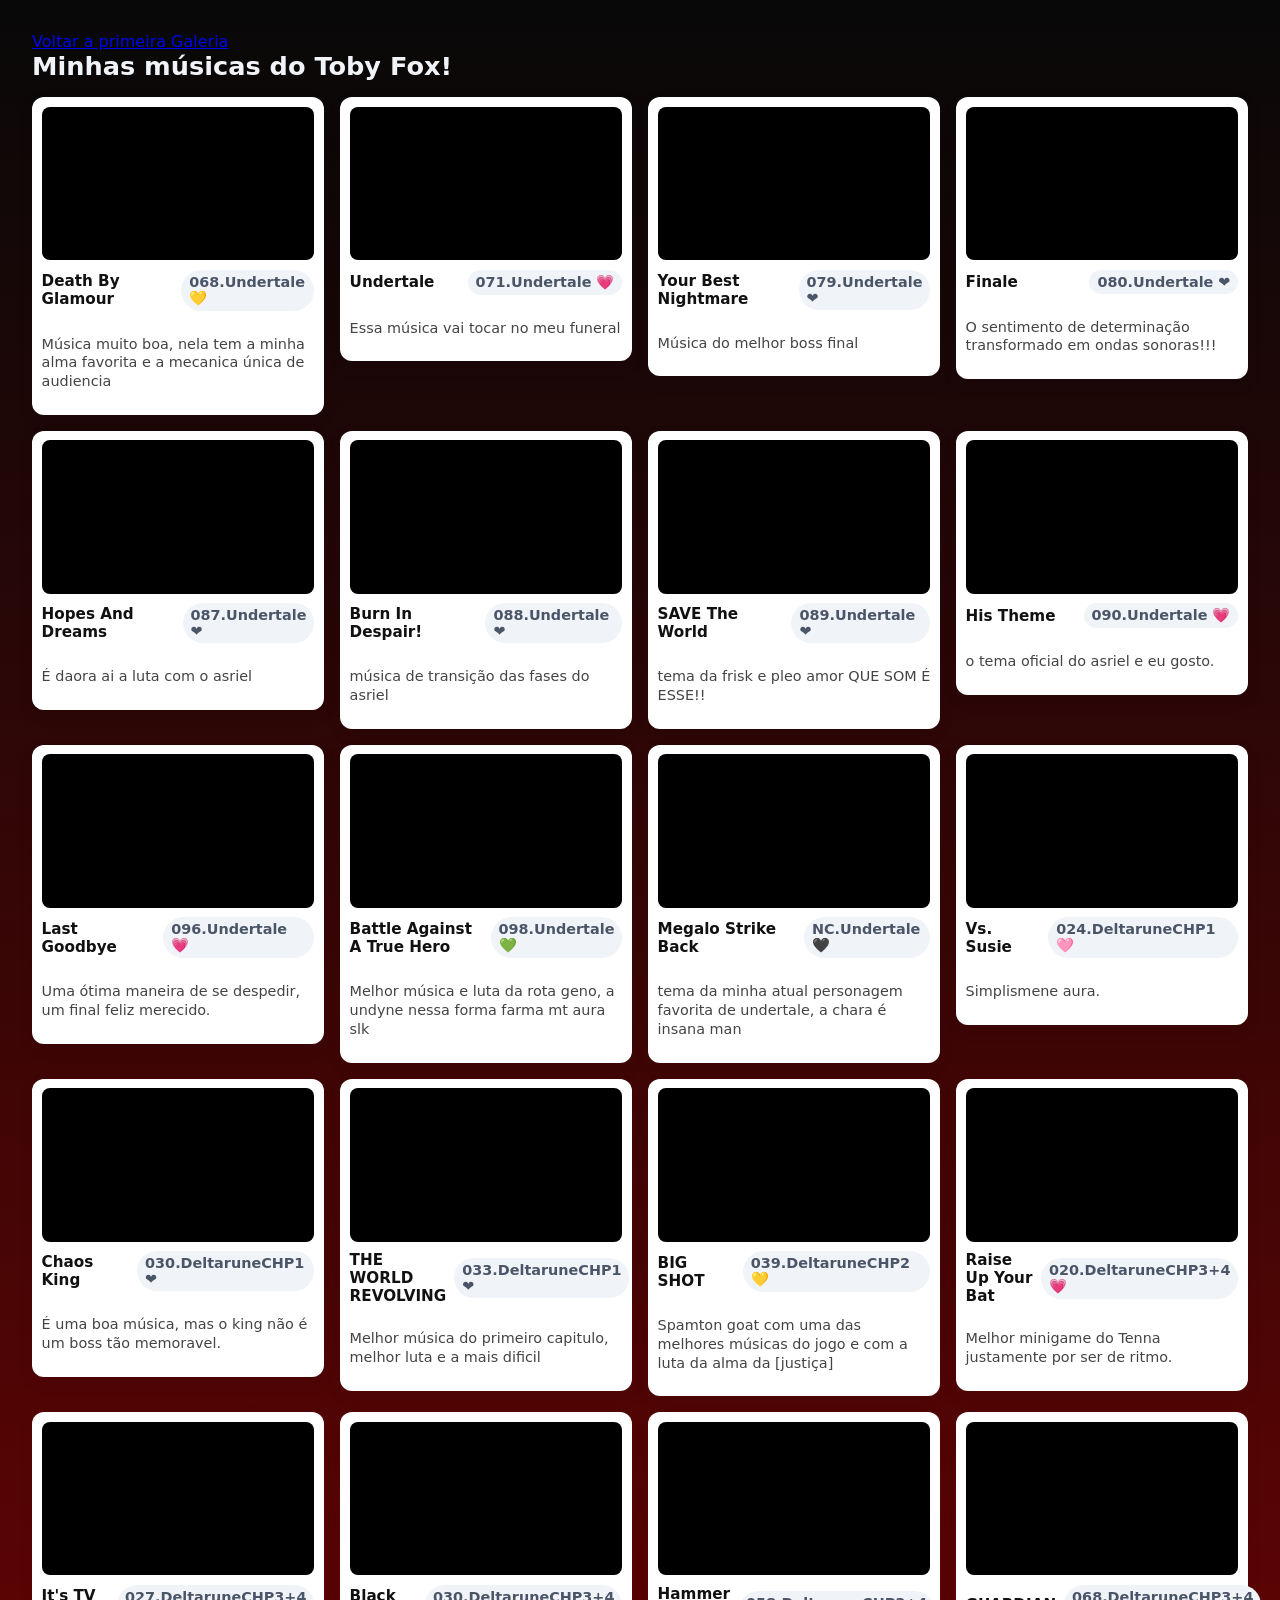
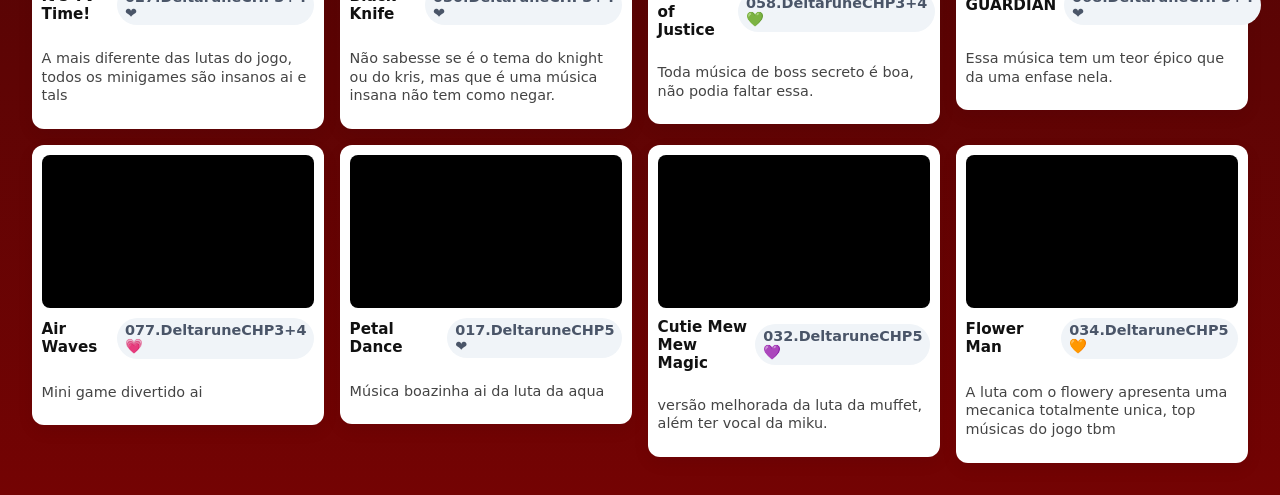
==== commit e5c16748: "Update MySite.html" ====
--- a/MySite.html
+++ b/MySite.html
@@ -18,7 +18,7 @@
       </div>
       <div class="meta">
         <div class="title">Death By Glamour</div>
-        <div class="badge">068.Undertale</div>
+        <div class="badge">068.Undertale 💛</div>
       </div>
       <p class="desc">Música muito boa, nela tem a minha alma favorita e a mecanica única de audiencia</p>
     </article>
@@ -29,7 +29,7 @@
       </div>
       <div class="meta">
         <div class="title">Undertale</div>
-        <div class="badge">071.Undertale</div>
+        <div class="badge">071.Undertale 💗</div>
       </div>
       <p class="desc">Essa música vai tocar no meu funeral</p>
     </article>
@@ -40,7 +40,7 @@
       </div>
       <div class="meta">
         <div class="title">Your Best Nightmare</div>
-        <div class="badge">079.Undertale</div>
+        <div class="badge">079.Undertale ❤️</div>
       </div>
       <p class="desc">Música do melhor boss final</p>
     </article>
@@ -51,7 +51,7 @@
       </div>
       <div class="meta">
         <div class="title">Finale</div>
-        <div class="badge">080.Underale</div>
+        <div class="badge">080.Undertale ❤️</div>
       </div>
       <p class="desc">O sentimento de determinação transformado em ondas sonoras!!!</p>
     </article>
@@ -62,7 +62,7 @@
       </div>
       <div class="meta">
         <div class="title">Hopes And Dreams</div>
-        <div class="badge">087.Undertale</div>
+        <div class="badge">087.Undertale ❤️</div>
       </div>
       <p class="desc">É daora ai a luta com o asriel</p>
     </article>
@@ -73,7 +73,7 @@
       </div>
       <div class="meta">
         <div class="title">Burn In Despair!</div>
-        <div class="badge">088.Undertale</div>
+        <div class="badge">088.Undertale ❤️</div>
       </div>
       <p class="desc">música de transição das fases do asriel</p>
     </article>   
@@ -84,7 +84,7 @@
       </div>
       <div class="meta">
         <div class="title">SAVE The World</div>
-        <div class="badge">089.Undertale</div>
+        <div class="badge">089.Undertale ❤️</div>
       </div>
       <p class="desc">tema da frisk e pleo amor QUE SOM É ESSE!!</p>
     </article>   
@@ -95,7 +95,7 @@
       </div>
       <div class="meta">
         <div class="title">His Theme</div>
-        <div class="badge">090.Undertale</div>
+        <div class="badge">090.Undertale 💗</div>
       </div>
       <p class="desc">o tema oficial do asriel e eu gosto. </p>
     </article>   
@@ -106,7 +106,7 @@
       </div>
       <div class="meta">
         <div class="title">Last Goodbye</div>
-        <div class="badge">096.Undertale</div>
+        <div class="badge">096.Undertale 💗</div>
       </div>
       <p class="desc">Uma ótima maneira de se despedir, um final feliz merecido.</p>
     </article>   
@@ -117,7 +117,7 @@
       </div>
       <div class="meta">
         <div class="title">Battle Against A True Hero</div>
-        <div class="badge">098.Undertale</div>
+        <div class="badge">098.Undertale 💚</div>
       </div>
       <p class="desc">Melhor música e luta da rota geno, a undyne nessa forma farma mt aura slk </p>
     </article>   
@@ -128,7 +128,7 @@
       </div>
       <div class="meta">
         <div class="title">Megalo Strike Back</div>
-        <div class="badge">NC.Undertale</div>
+        <div class="badge">NC.Undertale 🖤</div>
       </div>
       <p class="desc">tema da minha atual personagem favorita de undertale, a chara é insana man</p>
     </article>   
@@ -139,7 +139,7 @@
       </div>
       <div class="meta">
         <div class="title">Vs. Susie</div>
-        <div class="badge">024.DeltaruneCHP1</div>
+        <div class="badge">024.DeltaruneCHP1 🩷</div>
       </div>
       <p class="desc">Simplismene aura. </p>
     </article>   
@@ -150,7 +150,7 @@
       </div>
       <div class="meta">
         <div class="title">Chaos King</div>
-        <div class="badge">030.DeltaruneCHP1</div>
+        <div class="badge">030.DeltaruneCHP1 ❤️</div>
       </div>
       <p class="desc">É uma boa música, mas o king não é um boss tão memoravel.</p>
     </article>   
@@ -161,7 +161,7 @@
       </div>
       <div class="meta">
         <div class="title">THE WORLD REVOLVING</div>
-        <div class="badge">033.DeltaruneCHP1</div>
+        <div class="badge">033.DeltaruneCHP1 ❤️</div>
       </div>
       <p class="desc">Melhor música do primeiro capitulo, melhor luta e a mais dificil</p>
     </article>   
@@ -172,7 +172,7 @@
       </div>
       <div class="meta">
         <div class="title">BIG SHOT</div>
-        <div class="badge">039.DeltaruneCHP2</div>
+        <div class="badge">039.DeltaruneCHP2 💛</div>
       </div>
       <p class="desc">Spamton goat com uma das melhores músicas do jogo e com a luta da alma da [justiça]</p>
     </article>   
@@ -183,7 +183,7 @@
       </div>
       <div class="meta">
         <div class="title">Raise Up Your Bat</div>
-        <div class="badge">020.DeltaruneCHP3+4</div>
+        <div class="badge">020.DeltaruneCHP3+4 💗</div>
       </div>
       <p class="desc">Melhor minigame do Tenna justamente por ser de ritmo.</p>
     </article>   
@@ -194,7 +194,7 @@
       </div>
       <div class="meta">
         <div class="title">It's TV Time!</div>
-        <div class="badge">027.DeltaruneCHP3+4</div>
+        <div class="badge">027.DeltaruneCHP3+4 ❤️</div>
       </div>
       <p class="desc">A mais diferente das lutas do jogo, todos os minigames são insanos ai e tals</p>
     </article>   
@@ -205,7 +205,7 @@
       </div>
       <div class="meta">
         <div class="title">Black Knife</div>
-        <div class="badge">030.DeltaruneCHP3+4</div>
+        <div class="badge">030.DeltaruneCHP3+4 ❤️</div>
       </div>
       <p class="desc">Não sabesse se é o tema do knight ou do kris, mas que é uma música insana não tem como negar.</p>
     </article>   
@@ -216,7 +216,7 @@
       </div>
       <div class="meta">
         <div class="title">Hammer of Justice</div>
-        <div class="badge">058.DeltaruneCHP3+4</div>
+        <div class="badge">058.DeltaruneCHP3+4 💚</div>
       </div>
       <p class="desc">Toda música de boss secreto é boa, não podia faltar essa.</p>
     </article>   
@@ -227,7 +227,7 @@
       </div>
       <div class="meta">
         <div class="title">GUARDIAN</div>
-        <div class="badge">068.DeltaruneCHP3+4</div>
+        <div class="badge">068.DeltaruneCHP3+4 ❤️</div>
       </div>
       <p class="desc">Essa música tem um teor épico que da uma enfase nela.</p>
     </article>   
@@ -238,7 +238,7 @@
       </div>
       <div class="meta">
         <div class="title">Air Waves</div>
-        <div class="badge">077.DeltaruneCHP3+4</div>
+        <div class="badge">077.DeltaruneCHP3+4 💗</div>
       </div>
       <p class="desc">Mini game divertido ai </p>
     </article>   
@@ -249,7 +249,7 @@
       </div>
       <div class="meta">
         <div class="title">Petal Dance</div>
-        <div class="badge">017.DeltaruneCHP5</div>
+        <div class="badge">017.DeltaruneCHP5 ❤️</div>
       </div>
       <p class="desc">Música boazinha ai da luta da aqua</p>
     </article>   
@@ -260,7 +260,7 @@
       </div>
       <div class="meta">
         <div class="title">Cutie Mew Mew Magic</div>
-        <div class="badge">032.DeltaruneCHP5</div>
+        <div class="badge">032.DeltaruneCHP5 💜</div>
       </div>
       <p class="desc">versão melhorada da luta da muffet, além ter vocal da miku.</p>
     </article>   
@@ -271,7 +271,7 @@
       </div>
       <div class="meta">
         <div class="title">Flower Man</div>
-        <div class="badge">034.DeltaruneCHP5</div>
+        <div class="badge">034.DeltaruneCHP5 🧡</div>
       </div>
       <p class="desc">A luta com o flowery apresenta uma mecanica totalmente unica, top músicas do jogo tbm</p>
     </article>   
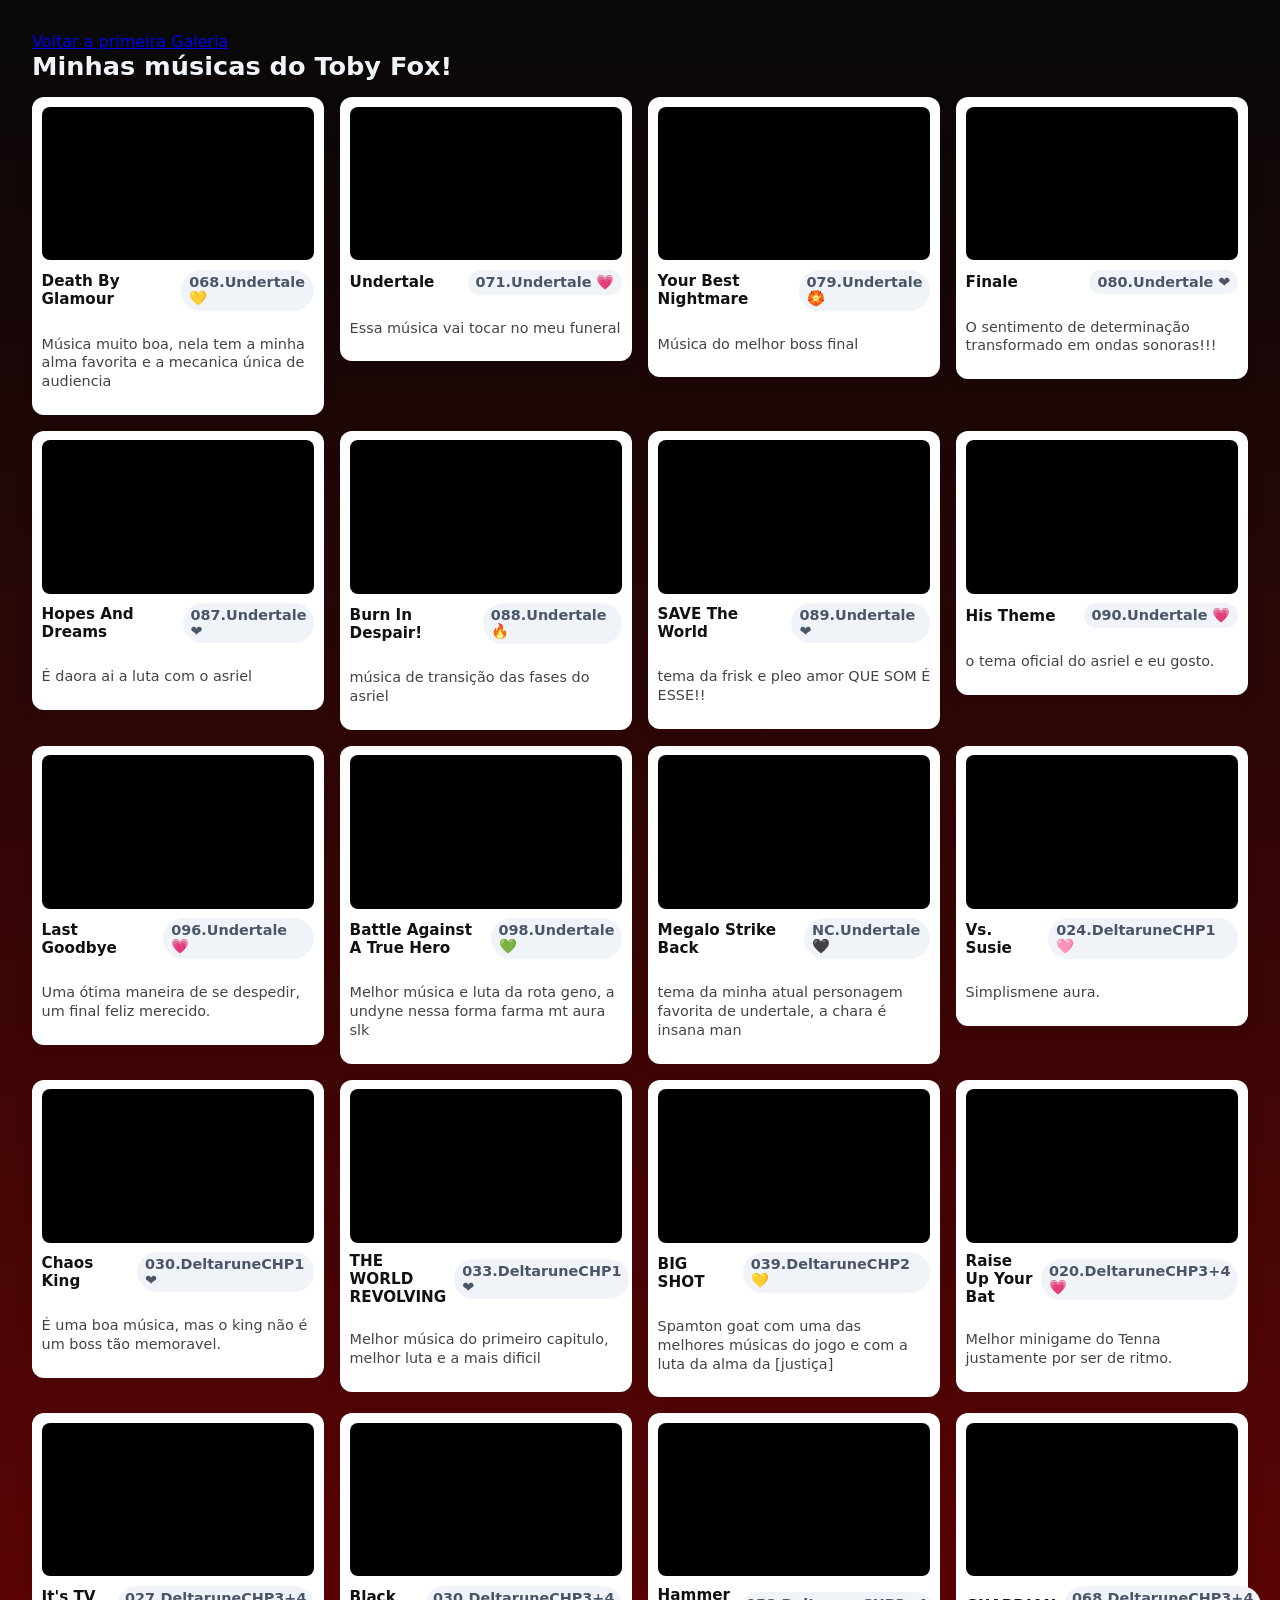
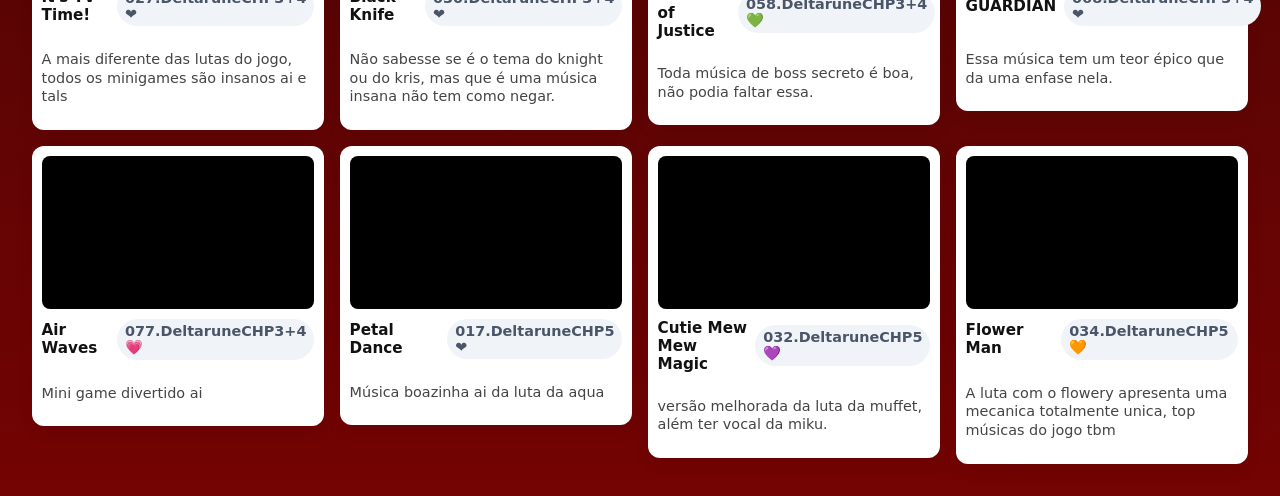
==== commit f458a072: "Update print statement from 'Hello' to 'Goodbye'" ====
--- a/MySite.html
+++ b/MySite.html
@@ -40,7 +40,7 @@
       </div>
       <div class="meta">
         <div class="title">Your Best Nightmare</div>
-        <div class="badge">079.Undertale ❤️</div>
+        <div class="badge">079.Undertale 🏵️</div>
       </div>
       <p class="desc">Música do melhor boss final</p>
     </article>
@@ -73,7 +73,7 @@
       </div>
       <div class="meta">
         <div class="title">Burn In Despair!</div>
-        <div class="badge">088.Undertale ❤️</div>
+        <div class="badge">088.Undertale 🔥</div>
       </div>
       <p class="desc">música de transição das fases do asriel</p>
     </article>   
